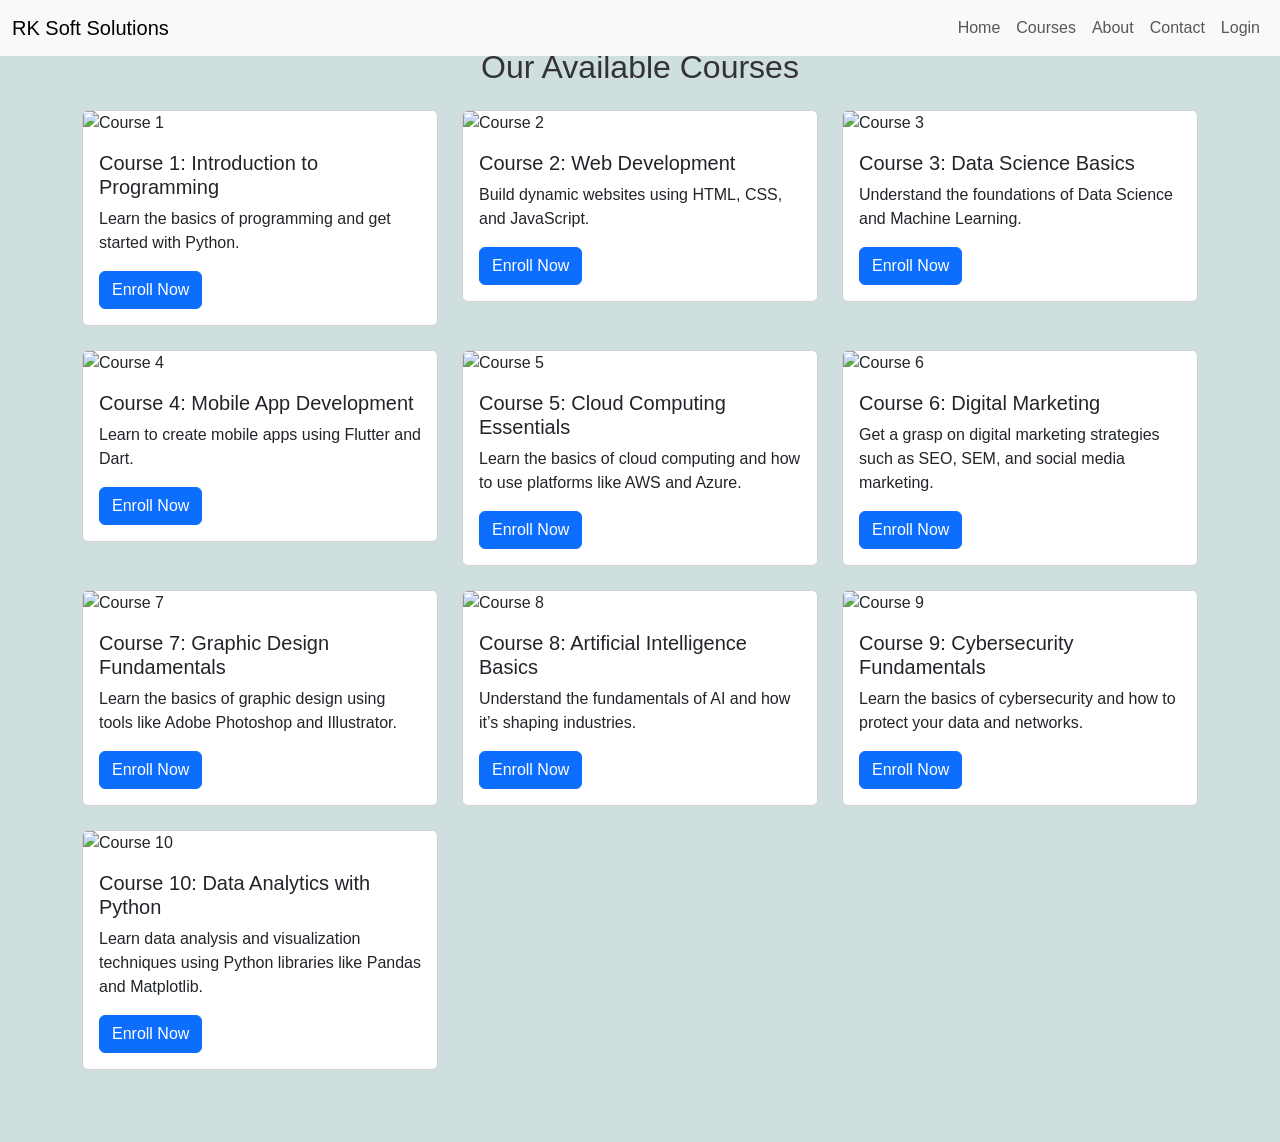
==== courses.html @ fbdf016e "done" ====
<!DOCTYPE html>
<html lang="en">
<head>
    <meta charset="UTF-8">
    <meta name="viewport" content="width=device-width, initial-scale=1.0">
    <title>LMS Courses</title>
    <link href="https://cdn.jsdelivr.net/npm/bootstrap@5.3.0-alpha1/dist/css/bootstrap.min.css" rel="stylesheet">
    <link rel="stylesheet" href="css/style.css">
</head>
<body>

    <!-- Navbar -->
    <nav class="navbar navbar-expand-lg navbar-light fixed-top bg-light">
        <div class="container-fluid">
            <a class="navbar-brand" href="index.html">RK Soft Solutions</a>
            <button class="navbar-toggler" type="button" data-bs-toggle="collapse" data-bs-target="#navbarNav" aria-controls="navbarNav" aria-expanded="false" aria-label="Toggle navigation">
                <span class="navbar-toggler-icon"></span>
            </button>
            <div class="collapse navbar-collapse" id="navbarNav">
                <ul class="navbar-nav ms-auto">
                    <li class="nav-item">
                        <a class="nav-link" href="index.html">Home</a>
                    </li>
                    <li class="nav-item">
                        <a class="nav-link" href="courses.html">Courses</a>
                    </li>
                    <li class="nav-item">
                        <a class="nav-link" href="about.html">About</a>
                    </li>
                    <li class="nav-item">
                        <a class="nav-link" href="contact.html">Contact</a>
                    </li>
                    <li class="nav-item">
                        <a class="nav-link" href="login.html">Login</a>
                    </li>
                </ul>
            </div>
        </div>
    </nav>

   <!-- Courses Section -->
   <section class="courses-section py-5">
    <div class="container">
        <h2 class="text-center mb-4">Our Available Courses</h2>

        <div class="row">
            <!-- Course 1 -->
            <div class="col-md-4 mb-4">
                <div class="card">
                    <img src="assets/images/course1.jpg" class="card-img-top" alt="Course 1">
                    <div class="card-body">
                        <h5 class="card-title">Course 1: Introduction to Programming</h5>
                        <p class="card-text">Learn the basics of programming and get started with Python.</p>
                        <button class="btn btn-primary" data-bs-toggle="modal" data-bs-target="#enrollModal" onclick="setCourseDetails('Course 1', 'Introduction to Programming')">Enroll Now</button>
                    </div>
                </div>
            </div>

            <!-- Course 2 -->
            <div class="col-md-4 mb-4">
                <div class="card">
                    <img src="assets/images/course2.jpg" class="card-img-top" alt="Course 2">
                    <div class="card-body">
                        <h5 class="card-title">Course 2: Web Development</h5>
                        <p class="card-text">Build dynamic websites using HTML, CSS, and JavaScript.</p>
                        <button class="btn btn-primary" data-bs-toggle="modal" data-bs-target="#enrollModal" onclick="setCourseDetails('Course 2', 'Web Development')">Enroll Now</button>
                    </div>
                </div>
            </div>

            <!-- Course 3 -->
            <div class="col-md-4 mb-4">
                <div class="card">
                    <img src="assets/images/course3.jpg" class="card-img-top" alt="Course 3">
                    <div class="card-body">
                        <h5 class="card-title">Course 3: Data Science Basics</h5>
                        <p class="card-text">Understand the foundations of Data Science and Machine Learning.</p>
                        <button class="btn btn-primary" data-bs-toggle="modal" data-bs-target="#enrollModal" onclick="setCourseDetails('Course 3', 'Data Science Basics')">Enroll Now</button>
                    </div>
                </div>
            </div>

            <!-- Course 4 -->
            <div class="col-md-4 mb-4">
                <div class="card">
                    <img src="assets/images/course4.jpg" class="card-img-top" alt="Course 4">
                    <div class="card-body">
                        <h5 class="card-title">Course 4: Mobile App Development</h5>
                        <p class="card-text">Learn to create mobile apps using Flutter and Dart.</p>
                        <button class="btn btn-primary" data-bs-toggle="modal" data-bs-target="#enrollModal" onclick="setCourseDetails('Course 4', 'Mobile App Development')">Enroll Now</button>
                    </div>
                </div>
            </div>

            <!-- Course 5 -->
            <div class="col-md-4 mb-4">
                <div class="card">
                    <img src="assets/images/course5.jpg" class="card-img-top" alt="Course 5">
                    <div class="card-body">
                        <h5 class="card-title">Course 5: Cloud Computing Essentials</h5>
                        <p class="card-text">Learn the basics of cloud computing and how to use platforms like AWS and Azure.</p>
                        <button class="btn btn-primary" data-bs-toggle="modal" data-bs-target="#enrollModal" onclick="setCourseDetails('Course 5', 'Cloud Computing Essentials')">Enroll Now</button>
                    </div>
                </div>
            </div>

            <!-- Course 6 -->
            <div class="col-md-4 mb-4">
                <div class="card">
                    <img src="assets/images/course6.jpg" class="card-img-top" alt="Course 6">
                    <div class="card-body">
                        <h5 class="card-title">Course 6: Digital Marketing</h5>
                        <p class="card-text">Get a grasp on digital marketing strategies such as SEO, SEM, and social media marketing.</p>
                        <button class="btn btn-primary" data-bs-toggle="modal" data-bs-target="#enrollModal" onclick="setCourseDetails('Course 6', 'Digital Marketing')">Enroll Now</button>
                    </div>
                </div>
            </div>

            <!-- Course 7 -->
            <div class="col-md-4 mb-4">
                <div class="card">
                    <img src="assets/images/course7.jpg" class="card-img-top" alt="Course 7">
                    <div class="card-body">
                        <h5 class="card-title">Course 7: Graphic Design Fundamentals</h5>
                        <p class="card-text">Learn the basics of graphic design using tools like Adobe Photoshop and Illustrator.</p>
                        <button class="btn btn-primary" data-bs-toggle="modal" data-bs-target="#enrollModal" onclick="setCourseDetails('Course 7', 'Graphic Design Fundamentals')">Enroll Now</button>
                    </div>
                </div>
            </div>

            <!-- Course 8 -->
            <div class="col-md-4 mb-4">
                <div class="card">
                    <img src="assets/images/course8.jpg" class="card-img-top" alt="Course 8">
                    <div class="card-body">
                        <h5 class="card-title">Course 8: Artificial Intelligence Basics</h5>
                        <p class="card-text">Understand the fundamentals of AI and how it’s shaping industries.</p>
                        <button class="btn btn-primary" data-bs-toggle="modal" data-bs-target="#enrollModal" onclick="setCourseDetails('Course 8', 'Artificial Intelligence Basics')">Enroll Now</button>
                    </div>
                </div>
            </div>

            <!-- Course 9 -->
            <div class="col-md-4 mb-4">
                <div class="card">
                    <img src="assets/images/course9.jpg" class="card-img-top" alt="Course 9">
                    <div class="card-body">
                        <h5 class="card-title">Course 9: Cybersecurity Fundamentals</h5>
                        <p class="card-text">Learn the basics of cybersecurity and how to protect your data and networks.</p>
                        <button class="btn btn-primary" data-bs-toggle="modal" data-bs-target="#enrollModal" onclick="setCourseDetails('Course 9', 'Cybersecurity Fundamentals')">Enroll Now</button>
                    </div>
                </div>
            </div>

            <!-- Course 10 -->
            <div class="col-md-4 mb-4">
                <div class="card">
                    <img src="assets/images/course10.jpg" class="card-img-top" alt="Course 10">
                    <div class="card-body">
                        <h5 class="card-title">Course 10: Data Analytics with Python</h5>
                        <p class="card-text">Learn data analysis and visualization techniques using Python libraries like Pandas and Matplotlib.</p>
                        <button class="btn btn-primary" data-bs-toggle="modal" data-bs-target="#enrollModal" onclick="setCourseDetails('Course 10', 'Data Analytics with Python')">Enroll Now</button>
                    </div>
                </div>
            </div>
        </div>
    </div>
</section>

<!-- Enrollment Modal -->
<div class="modal fade" id="enrollModal" tabindex="-1" aria-labelledby="enrollModalLabel" aria-hidden="true">
    <div class="modal-dialog">
        <div class="modal-content">
            <div class="modal-header">
                <h5 class="modal-title" id="enrollModalLabel">Enroll in Course</h5>
                <button type="button" class="btn-close" data-bs-dismiss="modal" aria-label="Close"></button>
            </div>
            <div class="modal-body">
                <p id="courseTitle">Course: <strong></strong></p>
                <p>Select your student category:</p>
                <select id="studentCategory" class="form-select">
                    <option value="Beginner">Beginner</option>
                    <option value="Intermediate">Intermediate</option>
                    <option value="Advanced">Advanced</option>
                </select>
            </div>
            <div class="modal-footer">
                <button type="button" class="btn btn-secondary" data-bs-dismiss="modal">Close</button>
                <button type="button" class="btn btn-primary" onclick="enrollStudent()">Confirm Enrollment</button>
            </div>
        </div>
    </div>
</div>

<!-- Bootstrap JS -->
<script src="https://cdn.jsdelivr.net/npm/bootstrap@5.3.0-alpha1/dist/js/bootstrap.bundle.min.js"></script>

<script>
    // Set course details in modal
    function setCourseDetails(courseName, courseDescription) {
        document.getElementById('courseTitle').innerHTML = `Course: <strong>${courseName} - ${courseDescription}</strong>`;
    }

    // Enroll student after selecting category
    function enrollStudent() {
        const category = document.getElementById('studentCategory').value;
        alert(`You have been successfully enrolled in the course as a(n) ${category} student.`);
        // Close the modal
        const modal = bootstrap.Modal.getInstance(document.getElementById('enrollModal'));
        modal.hide();
    }
</script>
</body>
</html>
---- css/style.css ----
/* General Styles */


header {
    background-color: #f8f9fa;
}

/* Hero Section */
.hero-section {
    background-size: cover;
    background-position: center;
    min-height: 500px;
    display: flex;
    justify-content: center;
    align-items: center;
}


body {
    background-color: #cfdede;
    background-image: url('assets/images/background.jpg'); 
    background-size: cover; 
    background-position: center; 
    color: #333; 
    font-family: Arial, sans-serif;
}

.hero-section h1 {
    font-size: 3rem;
}

.hero-section p {
    font-size: 1.25rem;
}

/* Section with Background */
section.bg-dark {
    background-size: cover;
    background-position: center;
    color: white;
}

section.bg-dark h2 {
    font-size: 2.5rem;
}

footer {
    background-color: #b6bbc1;
}

footer p {
    margin: 0;
}
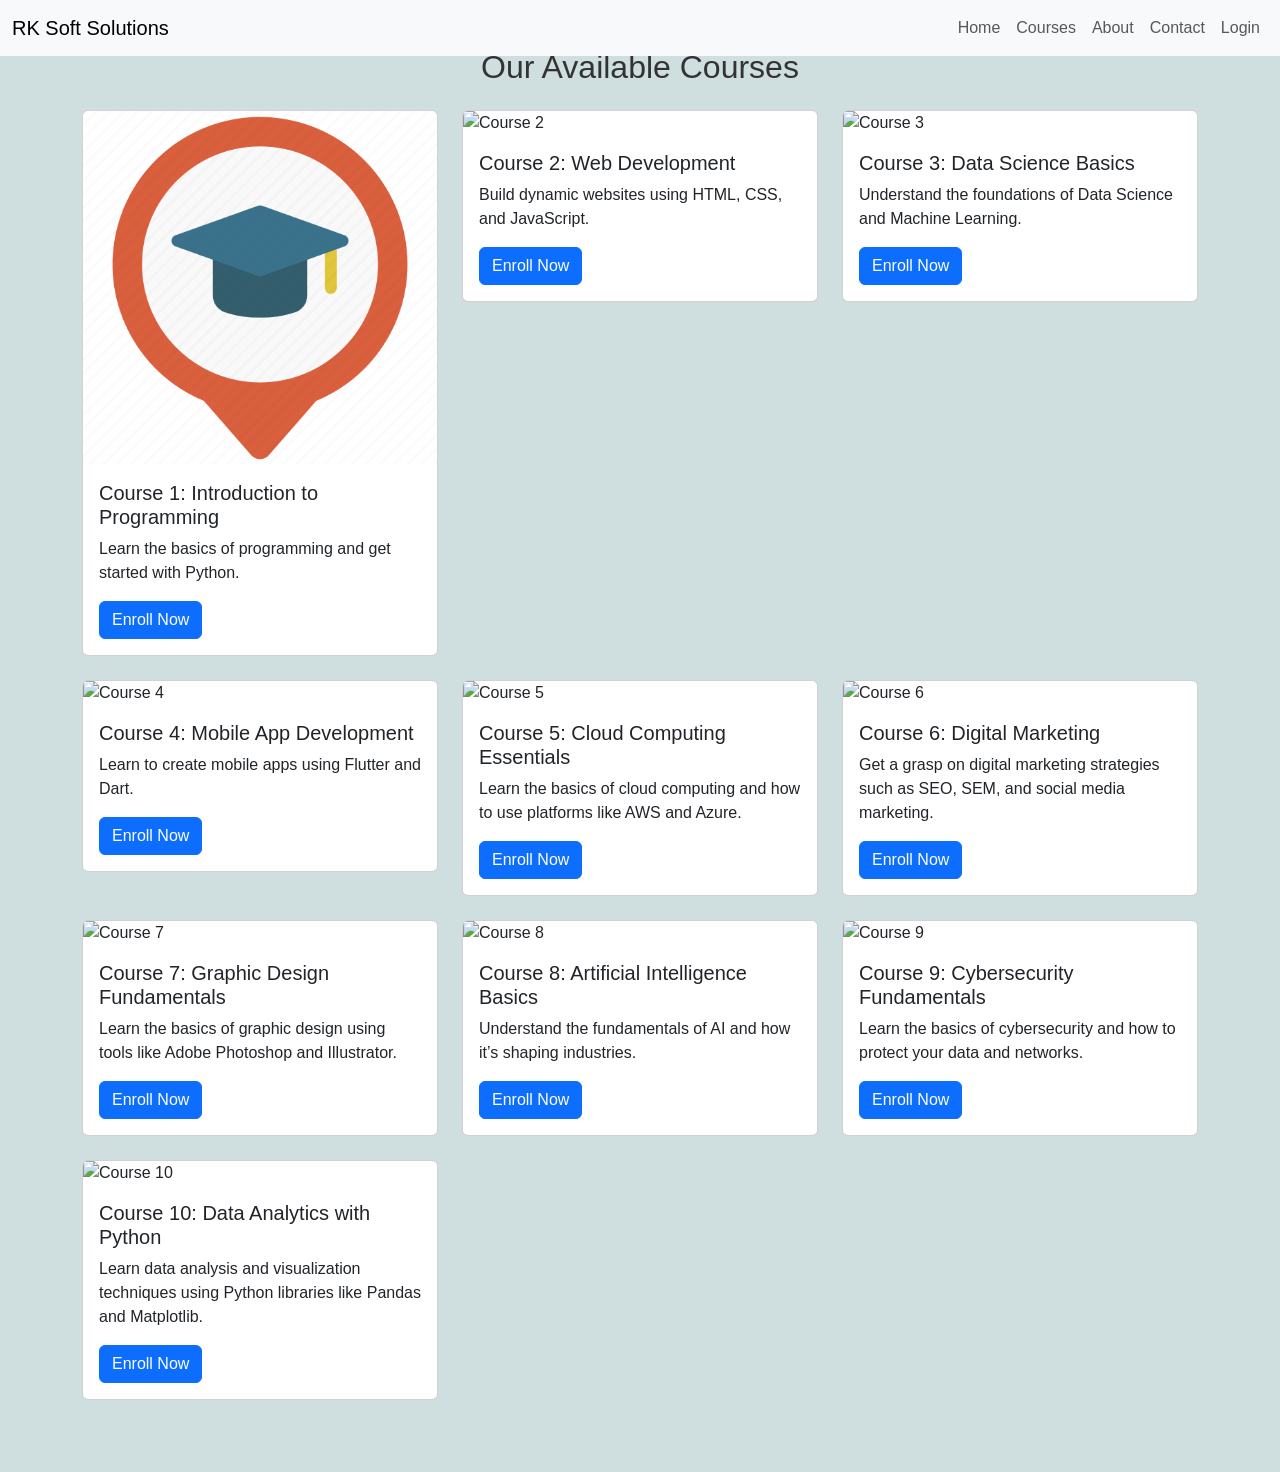
==== commit eadb8596: "done" ====
--- a/courses.html
+++ b/courses.html
@@ -47,7 +47,7 @@
             <!-- Course 1 -->
             <div class="col-md-4 mb-4">
                 <div class="card">
-                    <img src="assets/images/course1.jpg" class="card-img-top" alt="Course 1">
+                    <img src="assets/images/course1.png" class="card-img-top" alt="Course 1">
                     <div class="card-body">
                         <h5 class="card-title">Course 1: Introduction to Programming</h5>
                         <p class="card-text">Learn the basics of programming and get started with Python.</p>
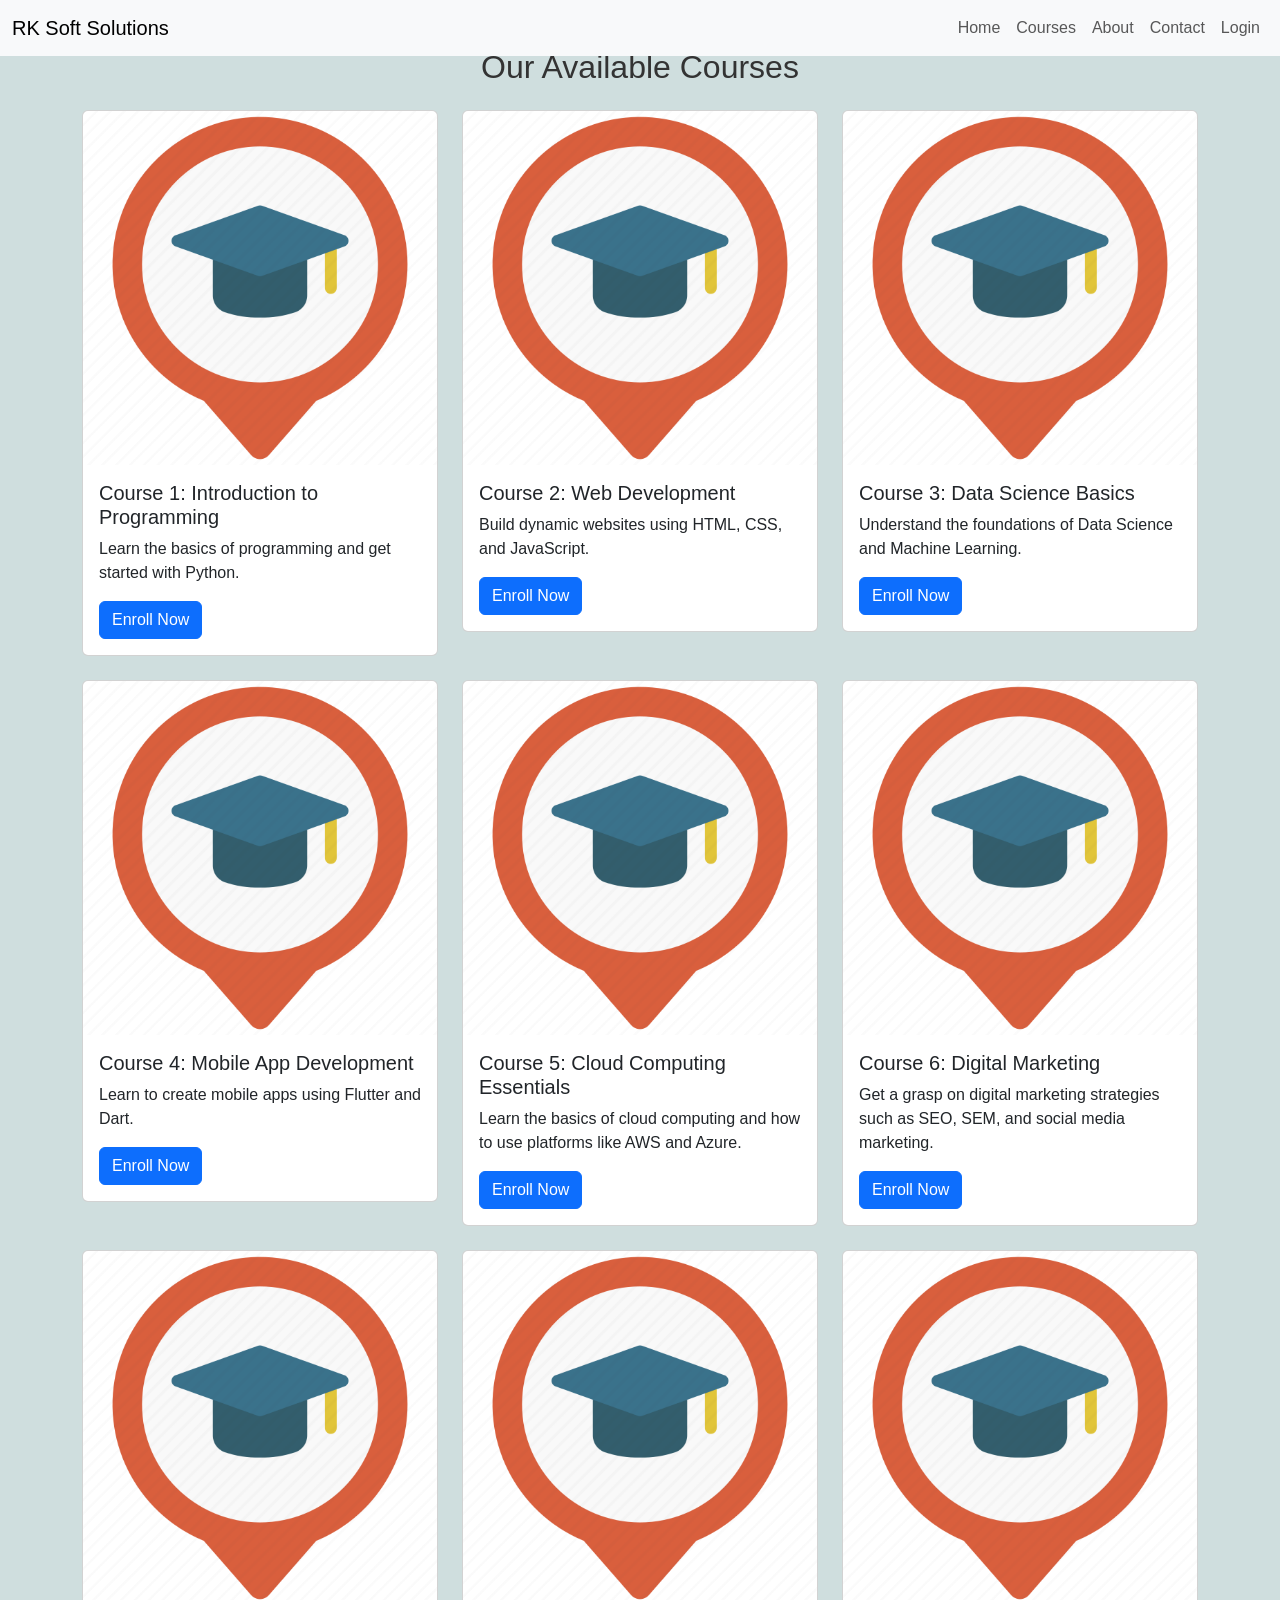
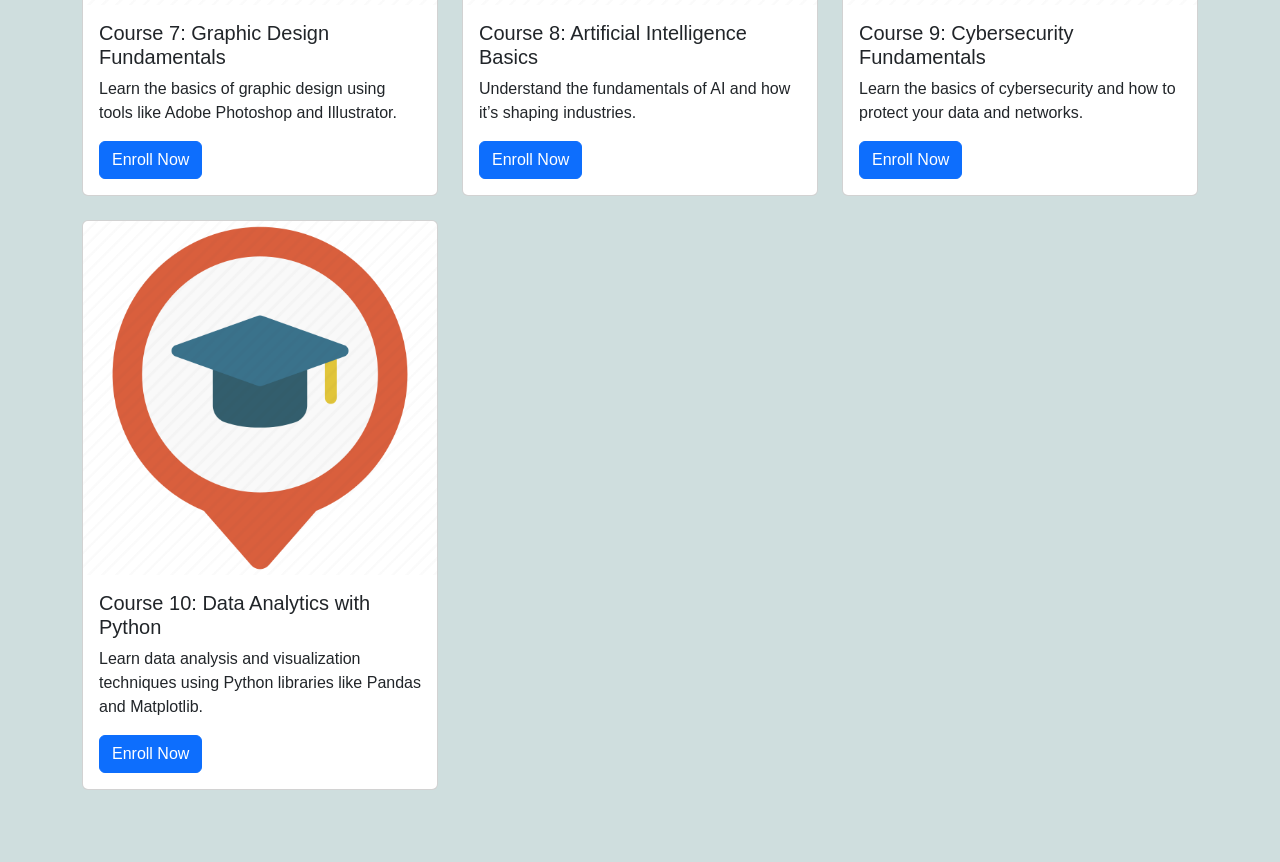
==== commit 71af10c4: "done" ====
--- a/courses.html
+++ b/courses.html
@@ -59,7 +59,7 @@
             <!-- Course 2 -->
             <div class="col-md-4 mb-4">
                 <div class="card">
-                    <img src="assets/images/course2.jpg" class="card-img-top" alt="Course 2">
+                    <img src="assets/images/course1.png" class="card-img-top" alt="Course 2">
                     <div class="card-body">
                         <h5 class="card-title">Course 2: Web Development</h5>
                         <p class="card-text">Build dynamic websites using HTML, CSS, and JavaScript.</p>
@@ -71,7 +71,7 @@
             <!-- Course 3 -->
             <div class="col-md-4 mb-4">
                 <div class="card">
-                    <img src="assets/images/course3.jpg" class="card-img-top" alt="Course 3">
+                    <img src="assets/images/course1.png" class="card-img-top" alt="Course 3">
                     <div class="card-body">
                         <h5 class="card-title">Course 3: Data Science Basics</h5>
                         <p class="card-text">Understand the foundations of Data Science and Machine Learning.</p>
@@ -83,7 +83,7 @@
             <!-- Course 4 -->
             <div class="col-md-4 mb-4">
                 <div class="card">
-                    <img src="assets/images/course4.jpg" class="card-img-top" alt="Course 4">
+                    <img src="assets/images/course1.png" class="card-img-top" alt="Course 4">
                     <div class="card-body">
                         <h5 class="card-title">Course 4: Mobile App Development</h5>
                         <p class="card-text">Learn to create mobile apps using Flutter and Dart.</p>
@@ -95,7 +95,7 @@
             <!-- Course 5 -->
             <div class="col-md-4 mb-4">
                 <div class="card">
-                    <img src="assets/images/course5.jpg" class="card-img-top" alt="Course 5">
+                    <img src="assets/images/course1.png" class="card-img-top" alt="Course 5">
                     <div class="card-body">
                         <h5 class="card-title">Course 5: Cloud Computing Essentials</h5>
                         <p class="card-text">Learn the basics of cloud computing and how to use platforms like AWS and Azure.</p>
@@ -107,7 +107,7 @@
             <!-- Course 6 -->
             <div class="col-md-4 mb-4">
                 <div class="card">
-                    <img src="assets/images/course6.jpg" class="card-img-top" alt="Course 6">
+                    <img src="assets/images/course1.png" class="card-img-top" alt="Course 6">
                     <div class="card-body">
                         <h5 class="card-title">Course 6: Digital Marketing</h5>
                         <p class="card-text">Get a grasp on digital marketing strategies such as SEO, SEM, and social media marketing.</p>
@@ -119,7 +119,7 @@
             <!-- Course 7 -->
             <div class="col-md-4 mb-4">
                 <div class="card">
-                    <img src="assets/images/course7.jpg" class="card-img-top" alt="Course 7">
+                    <img src="assets/images/course1.png" class="card-img-top" alt="Course 7">
                     <div class="card-body">
                         <h5 class="card-title">Course 7: Graphic Design Fundamentals</h5>
                         <p class="card-text">Learn the basics of graphic design using tools like Adobe Photoshop and Illustrator.</p>
@@ -131,7 +131,7 @@
             <!-- Course 8 -->
             <div class="col-md-4 mb-4">
                 <div class="card">
-                    <img src="assets/images/course8.jpg" class="card-img-top" alt="Course 8">
+                    <img src="assets/images/course1.png" class="card-img-top" alt="Course 8">
                     <div class="card-body">
                         <h5 class="card-title">Course 8: Artificial Intelligence Basics</h5>
                         <p class="card-text">Understand the fundamentals of AI and how it’s shaping industries.</p>
@@ -143,7 +143,7 @@
             <!-- Course 9 -->
             <div class="col-md-4 mb-4">
                 <div class="card">
-                    <img src="assets/images/course9.jpg" class="card-img-top" alt="Course 9">
+                    <img src="assets/images/course1.png" class="card-img-top" alt="Course 9">
                     <div class="card-body">
                         <h5 class="card-title">Course 9: Cybersecurity Fundamentals</h5>
                         <p class="card-text">Learn the basics of cybersecurity and how to protect your data and networks.</p>
@@ -155,7 +155,7 @@
             <!-- Course 10 -->
             <div class="col-md-4 mb-4">
                 <div class="card">
-                    <img src="assets/images/course10.jpg" class="card-img-top" alt="Course 10">
+                    <img src="assets/images/course1.png" class="card-img-top" alt="Course 10">
                     <div class="card-body">
                         <h5 class="card-title">Course 10: Data Analytics with Python</h5>
                         <p class="card-text">Learn data analysis and visualization techniques using Python libraries like Pandas and Matplotlib.</p>
